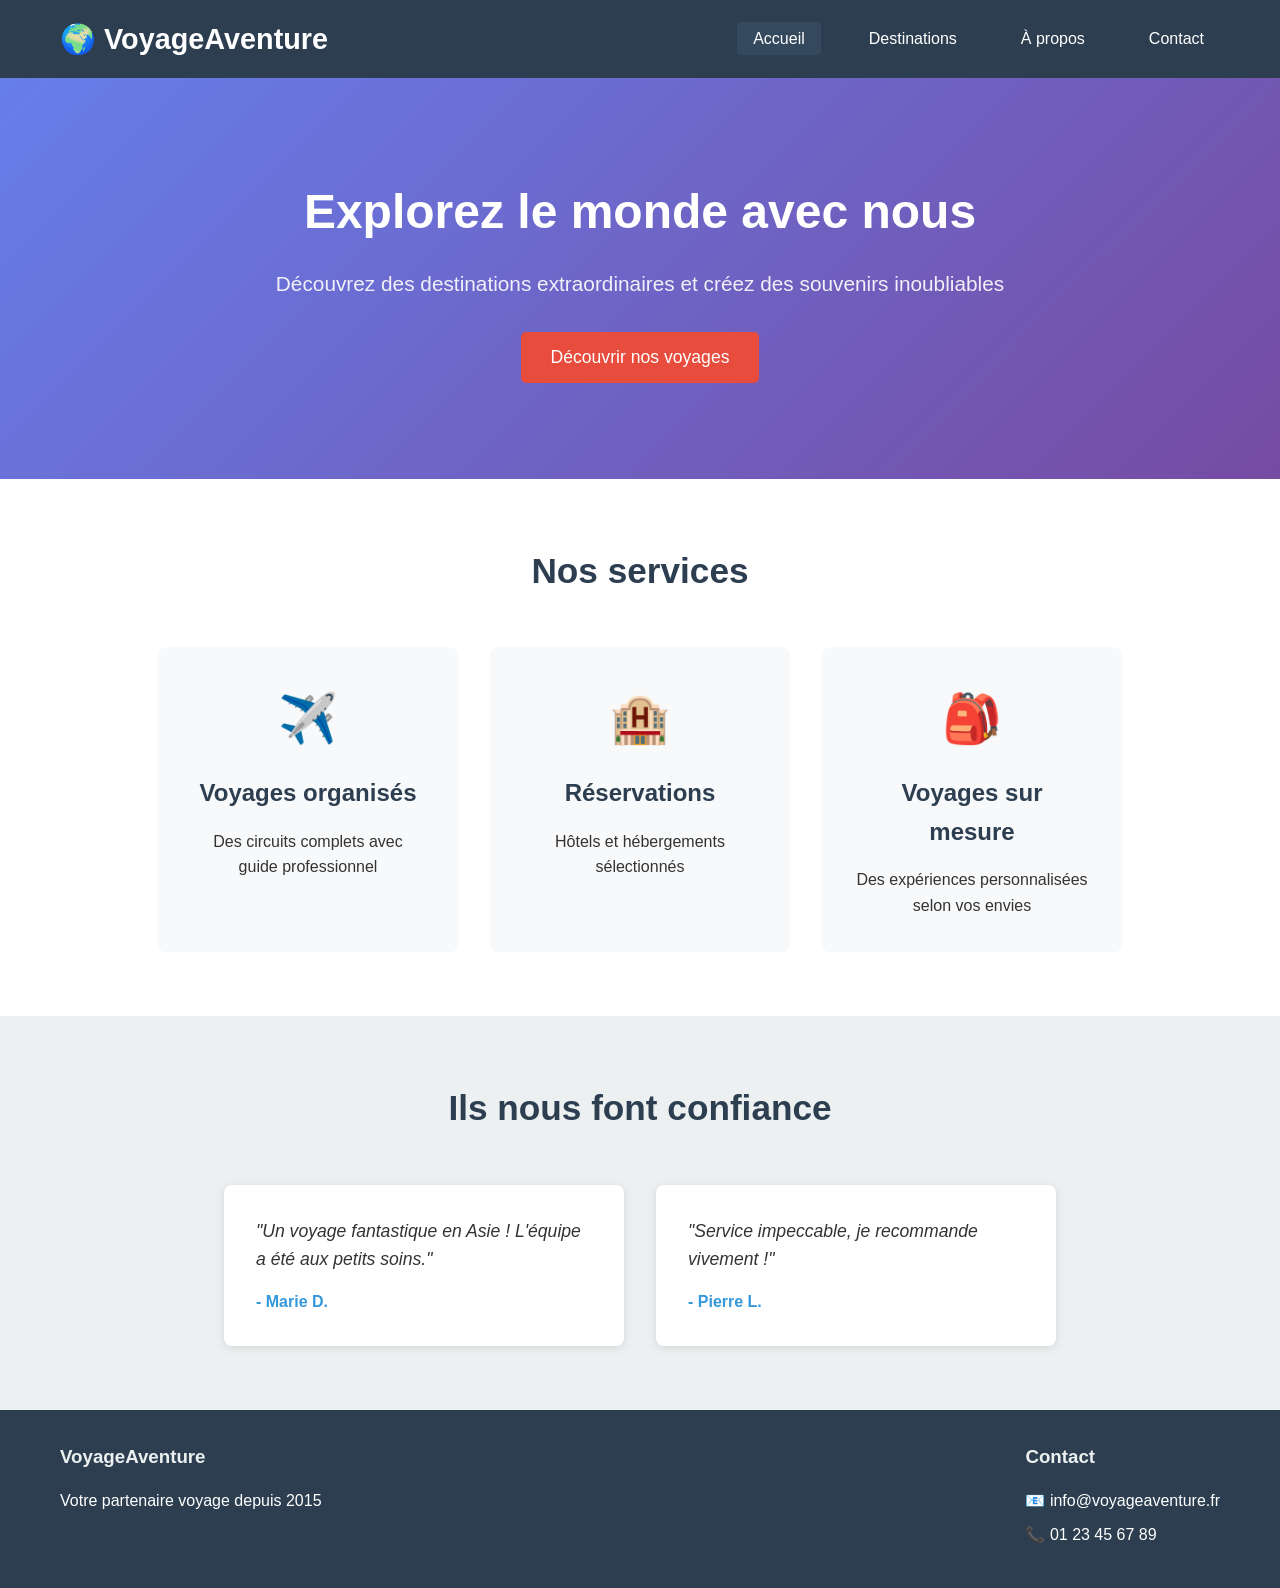
==== index.html @ efb7d003 "Etape 1 : structure de base du site" ====
<!DOCTYPE html>
<html lang="fr">
<head>
    <meta charset="UTF-8">
    <meta name="viewport" content="width=device-width, initial-scale=1.0">
    <title>VoyageAventure - Accueil</title>
    <link rel="stylesheet" href="css/styles.css">
</head>
<body>
    <header class="site-header">
        <div class="container">
            <h1 class="logo">🌍 VoyageAventure</h1>
            <nav class="main-nav">
                <ul class="nav-list">
                    <li><a href="index.html" class="nav-link active">Accueil</a></li>
                    <li><a href="destinations.html" class="nav-link">Destinations</a></li>
                    <li><a href="apropos.html" class="nav-link">À propos</a></li>
                    <li><a href="contact.html" class="nav-link">Contact</a></li>
                </ul>
            </nav>
        </div>
    </header>

    <section class="hero">
        <div class="container">
            <div class="hero-content">
                <h2 class="hero-title">Explorez le monde avec nous</h2>
                <p class="hero-subtitle">Découvrez des destinations extraordinaires et créez des souvenirs inoubliables</p>
                <button class="cta-button">Découvrir nos voyages</button>
            </div>
        </div>
    </section>

    <section class="services">
        <div class="container">
            <h2 class="section-title">Nos services</h2>
            <div class="services-grid">
                <div class="service-card">
                    <div class="service-icon">✈️</div>
                    <h3 class="service-title">Voyages organisés</h3>
                    <p class="service-description">Des circuits complets avec guide professionnel</p>
                </div>
                <div class="service-card">
                    <div class="service-icon">🏨</div>
                    <h3 class="service-title">Réservations</h3>
                    <p class="service-description">Hôtels et hébergements sélectionnés</p>
                </div>
                <div class="service-card">
                    <div class="service-icon">🎒</div>
                    <h3 class="service-title">Voyages sur mesure</h3>
                    <p class="service-description">Des expériences personnalisées selon vos envies</p>
                </div>
            </div>
        </div>
    </section>

    <section class="testimonials">
        <div class="container">
            <h2 class="section-title">Ils nous font confiance</h2>
            <div class="testimonials-grid">
                <div class="testimonial-card">
                    <p class="testimonial-text">"Un voyage fantastique en Asie ! L'équipe a été aux petits soins."</p>
                    <p class="testimonial-author">- Marie D.</p>
                </div>
                <div class="testimonial-card">
                    <p class="testimonial-text">"Service impeccable, je recommande vivement !"</p>
                    <p class="testimonial-author">- Pierre L.</p>
                </div>
            </div>
        </div>
    </section>

    <footer class="site-footer">
        <div class="container">
            <div class="footer-content">
                <div class="footer-section">
                    <h3>VoyageAventure</h3>
                    <p>Votre partenaire voyage depuis 2015</p>
                </div>
                <div class="footer-section">
                    <h3>Contact</h3>
                    <p>📧 info@voyageaventure.fr</p>
                    <p>📞 01 23 45 67 89</p>
                </div>
            </div>
        </div>
    </footer>
</body>
</html>
---- css/styles.css ----
/* Reset et base */
* {
    margin: 0;
    padding: 0;
    box-sizing: border-box;
}

body {
    font-family: 'Arial', sans-serif;
    line-height: 1.6;
    color: #333;
    background-color: #f8f9fa;
}

.container {
    max-width: 1200px;
    margin: 0 auto;
    padding: 0 20px;
}

/* Header global */
.site-header {
    background-color: #2c3e50;
    color: white;
    padding: 1rem 0;
    position: sticky;
    top: 0;
    z-index: 100;
}

.site-header .container {
    display: flex;
    justify-content: space-between;
    align-items: center;
}

.logo {
    font-size: 1.8rem;
    font-weight: bold;
}

.nav-list {
    display: flex;
    list-style: none;
    gap: 2rem;
}

.nav-link {
    color: white;
    text-decoration: none;
    padding: 0.5rem 1rem;
    border-radius: 4px;
    transition: background-color 0.3s;
}

.nav-link:hover,
.nav-link.active {
    background-color: #34495e;
}

/* Hero section (accueil) */
.hero {
    background: linear-gradient(135deg, #667eea 0%, #764ba2 100%);
    color: white;
    padding: 6rem 0;
    text-align: center;
}

.hero-title {
    font-size: 3rem;
    margin-bottom: 1rem;
}

.hero-subtitle {
    font-size: 1.3rem;
    margin-bottom: 2rem;
    opacity: 0.9;
}

.cta-button {
    background-color: #e74c3c;
    color: white;
    border: none;
    padding: 15px 30px;
    font-size: 1.1rem;
    border-radius: 5px;
    cursor: pointer;
    transition: background-color 0.3s;
}

.cta-button:hover {
    background-color: #c0392b;
}

/* Page headers */
.page-header {
    background-color: #34495e;
    color: white;
    padding: 3rem 0;
    text-align: center;
}

.page-title {
    font-size: 2.5rem;
    margin-bottom: 0.5rem;
}

.page-subtitle {
    font-size: 1.2rem;
    opacity: 0.8;
}

/* Sections communes */
.section-title {
    text-align: center;
    font-size: 2.2rem;
    margin-bottom: 3rem;
    color: #2c3e50;
}

/* Services (accueil) */
.services {
    padding: 4rem 0;
    background-color: white;
}

.services-grid {
    display: flex;
    gap: 2rem;
    justify-content: center;
    flex-wrap: wrap;
}

.service-card {
    background-color: #f8f9fa;
    padding: 2rem;
    border-radius: 8px;
    text-align: center;
    width: 300px;
    border: 2px solid transparent;
    transition: all 0.3s;
}

.service-card:hover {
    border-color: #3498db;
    transform: translateY(-5px);
}

.service-icon {
    font-size: 3rem;
    margin-bottom: 1rem;
}

.service-title {
    font-size: 1.5rem;
    margin-bottom: 1rem;
    color: #2c3e50;
}

/* Témoignages */
.testimonials {
    padding: 4rem 0;
    background-color: #ecf0f1;
}

.testimonials-grid {
    display: flex;
    gap: 2rem;
    justify-content: center;
    flex-wrap: wrap;
}

.testimonial-card {
    background-color: white;
    padding: 2rem;
    border-radius: 8px;
    width: 400px;
    box-shadow: 0 2px 10px rgba(0,0,0,0.1);
}

.testimonial-text {
    font-style: italic;
    margin-bottom: 1rem;
    font-size: 1.1rem;
}

.testimonial-author {
    font-weight: bold;
    color: #3498db;
}

/* Destinations */
.destinations {
    padding: 4rem 0;
}

.filters {
    text-align: center;
    margin-bottom: 3rem;
}

.filter-buttons {
    display: flex;
    gap: 1rem;
    justify-content: center;
    margin-top: 1rem;
    flex-wrap: wrap;
}

.filter-btn {
    background-color: #ecf0f1;
    border: none;
    padding: 0.5rem 1rem;
    border-radius: 20px;
    cursor: pointer;
    transition: all 0.3s;
}

.filter-btn.active,
.filter-btn:hover {
    background-color: #3498db;
    color: white;
}

.destinations-grid {
    display: grid;
    grid-template-columns: repeat(auto-fit, minmax(300px, 1fr));
    gap: 2rem;
}

.destination-card {
    background-color: white;
    border-radius: 8px;
    overflow: hidden;
    box-shadow: 0 4px 15px rgba(0,0,0,0.1);
    transition: transform 0.3s;
}

.destination-card:hover {
    transform: translateY(-5px);
}

.destination-image {
    font-size: 4rem;
    text-align: center;
    padding: 2rem;
    background-color: #f8f9fa;
}

.destination-content {
    padding: 1.5rem;
}

.destination-title {
    font-size: 1.5rem;
    margin-bottom: 0.5rem;
    color: #2c3e50;
}

.destination-description {
    color: #7f8c8d;
    margin-bottom: 1rem;
}

.destination-details {
    display: flex;
    justify-content: space-between;
    margin-bottom: 1rem;
}

.duration {
    color: #95a5a6;
}

.price {
    font-weight: bold;
    color: #e74c3c;
}

.destination-btn {
    background-color: #3498db;
    color: white;
    border: none;
    padding: 0.5rem 1rem;
    border-radius: 4px;
    cursor: pointer;
    transition: background-color 0.3s;
}

.destination-btn:hover {
    background-color: #2980b9;
}

/* Contact */
.contact-section {
    padding: 4rem 0;
}

.contact-content {
    display: grid;
    grid-template-columns: 1fr 1fr;
    gap: 4rem;
}

.contact-info h2 {
    margin-bottom: 2rem;
    color: #2c3e50;
}

.contact-item {
    display: flex;
    align-items: flex-start;
    margin-bottom: 2rem;
}

.contact-icon {
    font-size: 1.5rem;
    margin-right: 1rem;
    margin-top: 0.25rem;
}

.contact-details h3 {
    margin-bottom: 0.5rem;
    color: #2c3e50;
}

.contact-form-container {
    background-color: white;
    padding: 2rem;
    border-radius: 8px;
    box-shadow: 0 4px 15px rgba(0,0,0,0.1);
}

.contact-form-container h2 {
    margin-bottom: 2rem;
    color: #2c3e50;
}

.form-group {
    margin-bottom: 1.5rem;
}

.form-group label {
    display: block;
    margin-bottom: 0.5rem;
    font-weight: bold;
    color: #2c3e50;
}

.form-group input,
.form-group select,
.form-group textarea {
    width: 100%;
    padding: 0.75rem;
    border: 1px solid #ddd;
    border-radius: 4px;
    font-size: 1rem;
    transition: border-color 0.3s;
}

.form-group input:focus,
.form-group select:focus,
.form-group textarea:focus {
    outline: none;
    border-color: #3498db;
}

.checkbox-label {
    display: flex !important;
    align-items: center;
    font-weight: normal !important;
}

.checkbox-label input {
    width: auto !important;
    margin-right: 0.5rem;
}

.submit-button {
    background-color: #27ae60;
    color: white;
    border: none;
    padding: 12px 30px;
    border-radius: 4px;
    cursor: pointer;
    font-size: 1rem;
    transition: background-color 0.3s;
}

.submit-button:hover {
    background-color: #219a52;
}

/* À propos */
.about-story {
    padding: 4rem 0;
    background-color: white;
}

.story-content {
    display: flex;
    align-items: center;
    gap: 4rem;
}

.story-text {
    flex: 1;
}

.story-text h2 {
    font-size: 2rem;
    margin-bottom: 1.5rem;
    color: #2c3e50;
}

.story-text p {
    font-size: 1.1rem;
    margin-bottom: 1rem;
    line-height: 1.7;
}

.story-image {
    font-size: 8rem;
    opacity: 0.3;
}

.values {
    padding: 4rem 0;
    background-color: #f8f9fa;
}

.values-grid {
    display: grid;
    grid-template-columns: repeat(auto-fit, minmax(250px, 1fr));
    gap: 2rem;
}

.value-card {
    background-color: white;
    padding: 2rem;
    border-radius: 8px;
    text-align: center;
    box-shadow: 0 2px 10px rgba(0,0,0,0.1);
}

.value-icon {
    font-size: 3rem;
    margin-bottom: 1rem;
}

.value-card h3 {
    margin-bottom: 1rem;
    color: #2c3e50;
}

.team {
    padding: 4rem 0;
    background-color: white;
}

.team-grid {
    display: grid;
    grid-template-columns: repeat(auto-fit, minmax(250px, 1fr));
    gap: 2rem;
}

.team-member {
    text-align: center;
    padding: 2rem;
}

.member-photo {
    font-size: 4rem;
    margin-bottom: 1rem;
}

.member-name {
    font-size: 1.3rem;
    margin-bottom: 0.5rem;
    color: #2c3e50;
}

.member-role {
    color: #3498db;
    font-weight: bold;
    margin-bottom: 0.5rem;
}

.member-description {
    color: #7f8c8d;
}

.stats {
    padding: 4rem 0;
    background-color: #2c3e50;
    color: white;
}

.stats .section-title {
    color: white;
}

.stats-grid {
    display: grid;
    grid-template-columns: repeat(auto-fit, minmax(200px, 1fr));
    gap: 2rem;
}

.stat-item {
    text-align: center;
}

.stat-number {
    font-size: 3rem;
    font-weight: bold;
    color: #3498db;
    margin-bottom: 0.5rem;
}

.stat-label {
    font-size: 1.1rem;
    opacity: 0.9;
}

/* Footer global */
.site-footer {
    background-color: #2c3e50;
    color: white;
    padding: 2rem 0;
}

.footer-content {
    display: flex;
    justify-content: space-between;
    gap: 2rem;
}

.footer-section h3 {
    margin-bottom: 1rem;
    color: #ecf0f1;
}

.footer-section p {
    margin-bottom: 0.5rem;
}

/* Responsive */
@media (max-width: 768px) {
    .site-header .container {
        flex-direction: column;
        gap: 1rem;
    }

    .nav-list {
        flex-wrap: wrap;
        justify-content: center;
        gap: 1rem;
    }

    .hero-title {
        font-size: 2rem;
    }

    .services-grid,
    .testimonials-grid {
        flex-direction: column;
        align-items: center;
    }

    .contact-content {
        grid-template-columns: 1fr;
        gap: 2rem;
    }

    .story-content {
        flex-direction: column;
        text-align: center;
    }

    .footer-content {
        flex-direction: column;
    }

    .filter-buttons {
        flex-direction: column;
        align-items: center;
    }
}
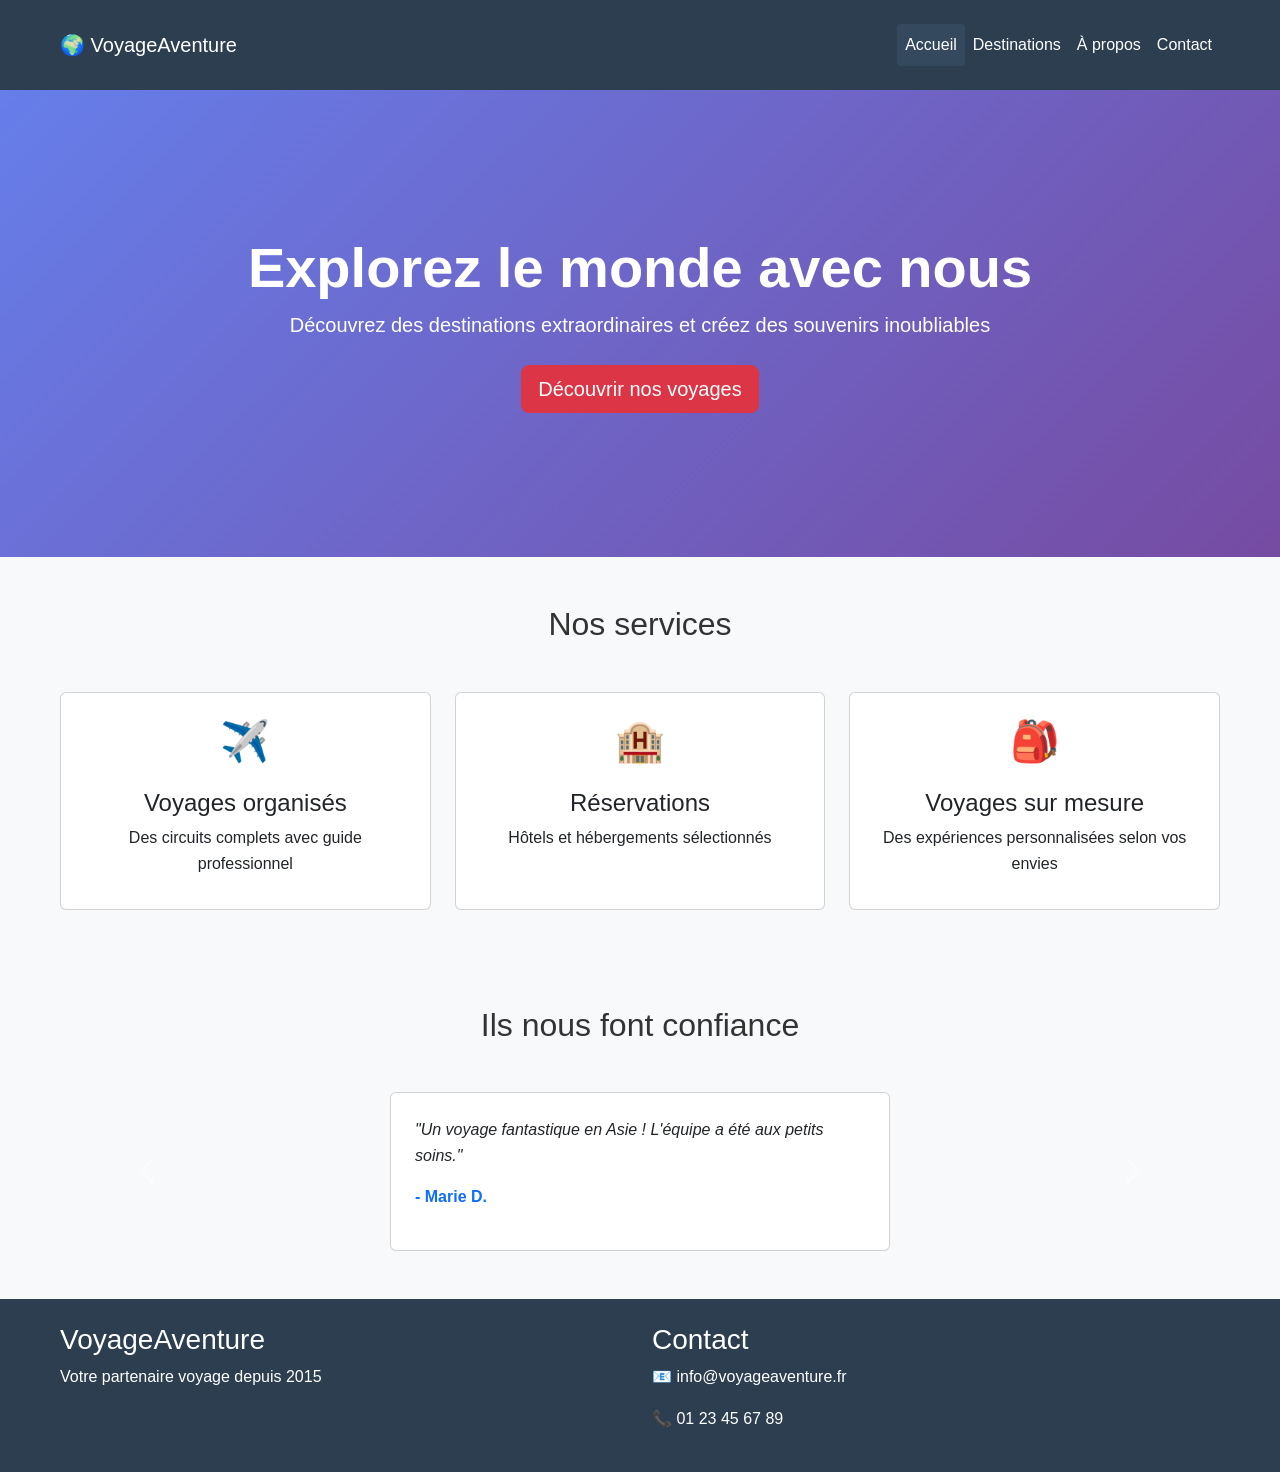
==== commit a4d077e0: "Etape 2 : migration index.html vers Bootstrap" ====
--- a/index.html
+++ b/index.html
@@ -4,80 +4,116 @@
     <meta charset="UTF-8">
     <meta name="viewport" content="width=device-width, initial-scale=1.0">
     <title>VoyageAventure - Accueil</title>
+    <link href="https://cdn.jsdelivr.net/npm/bootstrap@5.3.3/dist/css/bootstrap.min.css" rel="stylesheet">
     <link rel="stylesheet" href="css/styles.css">
 </head>
 <body>
     <header class="site-header">
-        <div class="container">
-            <h1 class="logo">🌍 VoyageAventure</h1>
-            <nav class="main-nav">
-                <ul class="nav-list">
-                    <li><a href="index.html" class="nav-link active">Accueil</a></li>
-                    <li><a href="destinations.html" class="nav-link">Destinations</a></li>
-                    <li><a href="apropos.html" class="nav-link">À propos</a></li>
-                    <li><a href="contact.html" class="nav-link">Contact</a></li>
-                </ul>
-            </nav>
-        </div>
+        <nav class="navbar navbar-expand-lg navbar-dark">
+            <div class="container">
+                <a class="navbar-brand" href="index.html">🌍 VoyageAventure</a>
+                <button class="navbar-toggler" type="button" data-bs-toggle="collapse" data-bs-target="#navMenu">
+                    <span class="navbar-toggler-icon"></span>
+                </button>
+                <div class="collapse navbar-collapse" id="navMenu">
+                    <ul class="navbar-nav ms-auto">
+                        <li class="nav-item">
+                            <a href="index.html" class="nav-link active">Accueil</a>
+                        </li>
+                        <li class="nav-item">
+                            <a href="destinations.html" class="nav-link">Destinations</a>
+                        </li>
+                        <li class="nav-item">
+                            <a href="apropos.html" class="nav-link">À propos</a>
+                        </li>
+                        <li class="nav-item">
+                            <a href="contact.html" class="nav-link">Contact</a>
+                        </li>
+                    </ul>
+                </div>
+            </div>
+        </nav>
     </header>
 
-    <section class="hero">
-        <div class="container">
-            <div class="hero-content">
-                <h2 class="hero-title">Explorez le monde avec nous</h2>
-                <p class="hero-subtitle">Découvrez des destinations extraordinaires et créez des souvenirs inoubliables</p>
-                <button class="cta-button">Découvrir nos voyages</button>
-            </div>
+    <section class="hero text-center text-white">
+        <div class="container py-5">
+            <h2 class="display-4 fw-bold">Explorez le monde avec nous</h2>
+            <p class="lead mb-4">Découvrez des destinations extraordinaires et créez des souvenirs inoubliables</p>
+            <button class="btn btn-danger btn-lg">Découvrir nos voyages</button>
         </div>
     </section>
 
-    <section class="services">
+    <section class="py-5">
         <div class="container">
-            <h2 class="section-title">Nos services</h2>
-            <div class="services-grid">
-                <div class="service-card">
-                    <div class="service-icon">✈️</div>
-                    <h3 class="service-title">Voyages organisés</h3>
-                    <p class="service-description">Des circuits complets avec guide professionnel</p>
+            <h2 class="text-center mb-5">Nos services</h2>
+            <div class="row g-4">
+                <div class="col-md-4">
+                    <div class="card text-center h-100 p-3">
+                        <div class="fs-1">✈️</div>
+                        <div class="card-body">
+                            <h3 class="card-title fs-4">Voyages organisés</h3>
+                            <p class="card-text">Des circuits complets avec guide professionnel</p>
+                        </div>
+                    </div>
                 </div>
-                <div class="service-card">
-                    <div class="service-icon">🏨</div>
-                    <h3 class="service-title">Réservations</h3>
-                    <p class="service-description">Hôtels et hébergements sélectionnés</p>
+                <div class="col-md-4">
+                    <div class="card text-center h-100 p-3">
+                        <div class="fs-1">🏨</div>
+                        <div class="card-body">
+                            <h3 class="card-title fs-4">Réservations</h3>
+                            <p class="card-text">Hôtels et hébergements sélectionnés</p>
+                        </div>
+                    </div>
                 </div>
-                <div class="service-card">
-                    <div class="service-icon">🎒</div>
-                    <h3 class="service-title">Voyages sur mesure</h3>
-                    <p class="service-description">Des expériences personnalisées selon vos envies</p>
+                <div class="col-md-4">
+                    <div class="card text-center h-100 p-3">
+                        <div class="fs-1">🎒</div>
+                        <div class="card-body">
+                            <h3 class="card-title fs-4">Voyages sur mesure</h3>
+                            <p class="card-text">Des expériences personnalisées selon vos envies</p>
+                        </div>
+                    </div>
                 </div>
             </div>
         </div>
     </section>
 
-    <section class="testimonials">
+    <section class="py-5 bg-light">
         <div class="container">
-            <h2 class="section-title">Ils nous font confiance</h2>
-            <div class="testimonials-grid">
-                <div class="testimonial-card">
-                    <p class="testimonial-text">"Un voyage fantastique en Asie ! L'équipe a été aux petits soins."</p>
-                    <p class="testimonial-author">- Marie D.</p>
+            <h2 class="text-center mb-5">Ils nous font confiance</h2>
+            <div id="avisCarousel" class="carousel slide">
+                <div class="carousel-inner">
+                    <div class="carousel-item active">
+                        <div class="card mx-auto p-4" style="max-width: 500px;">
+                            <p class="fst-italic">"Un voyage fantastique en Asie ! L'équipe a été aux petits soins."</p>
+                            <p class="fw-bold text-primary">- Marie D.</p>
+                        </div>
+                    </div>
+                    <div class="carousel-item">
+                        <div class="card mx-auto p-4" style="max-width: 500px;">
+                            <p class="fst-italic">"Service impeccable, je recommande vivement !"</p>
+                            <p class="fw-bold text-primary">- Pierre L.</p>
+                        </div>
+                    </div>
                 </div>
-                <div class="testimonial-card">
-                    <p class="testimonial-text">"Service impeccable, je recommande vivement !"</p>
-                    <p class="testimonial-author">- Pierre L.</p>
-                </div>
+                <button class="carousel-control-prev" type="button" data-bs-target="#avisCarousel" data-bs-slide="prev">
+                    <span class="carousel-control-prev-icon"></span>
+                </button>
+                <button class="carousel-control-next" type="button" data-bs-target="#avisCarousel" data-bs-slide="next">
+                    <span class="carousel-control-next-icon"></span>
+                </button>
             </div>
         </div>
     </section>
 
-    <footer class="site-footer">
+    <footer class="site-footer py-4">
         <div class="container">
-            <div class="footer-content">
-                <div class="footer-section">
+            <div class="row">
+                <div class="col-md-6">
                     <h3>VoyageAventure</h3>
                     <p>Votre partenaire voyage depuis 2015</p>
                 </div>
-                <div class="footer-section">
+                <div class="col-md-6">
                     <h3>Contact</h3>
                     <p>📧 info@voyageaventure.fr</p>
                     <p>📞 01 23 45 67 89</p>
@@ -85,5 +121,7 @@
             </div>
         </div>
     </footer>
+
+    <script src="https://cdn.jsdelivr.net/npm/bootstrap@5.3.3/dist/js/bootstrap.bundle.min.js"></script>
 </body>
 </html>
